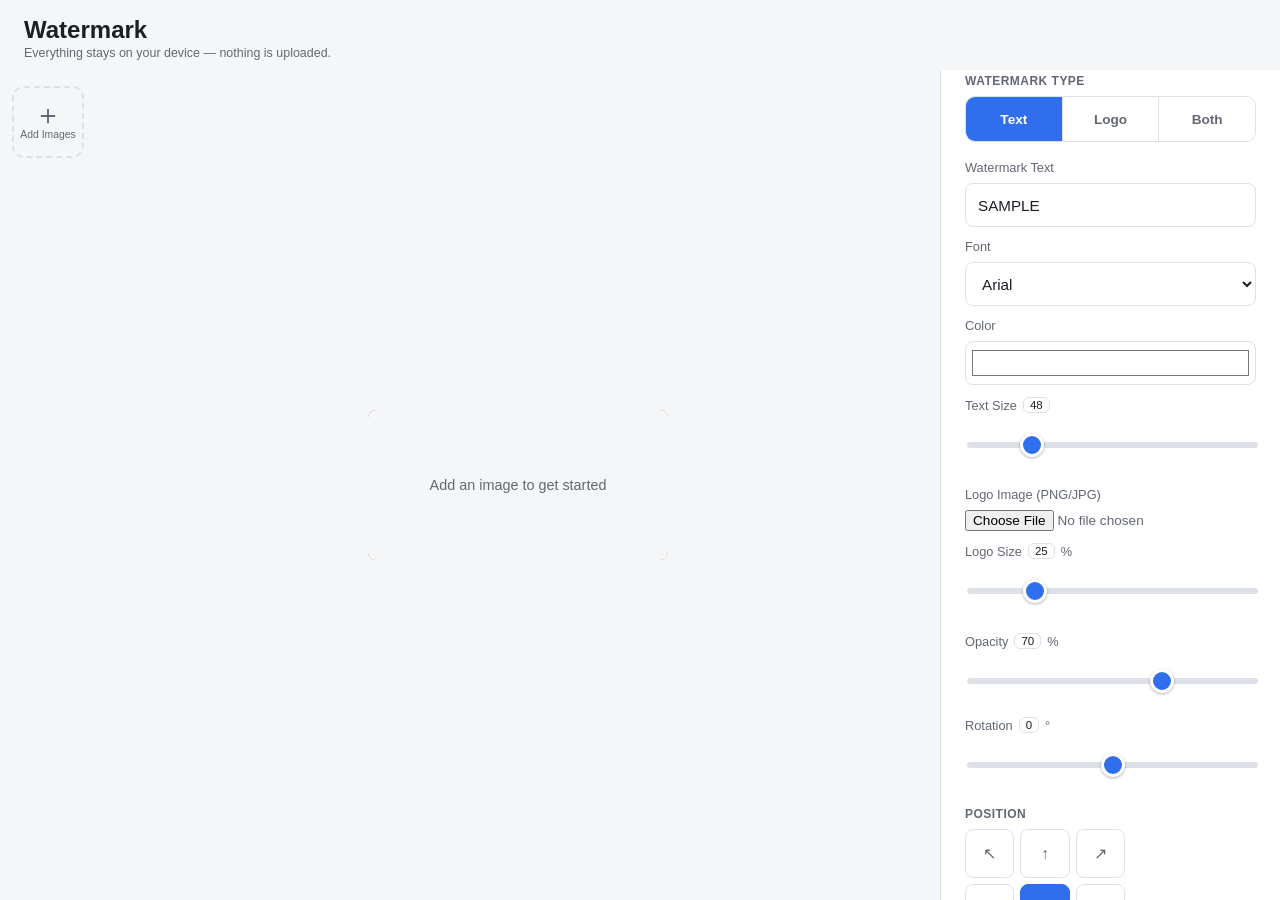
==== index.html @ 688035c0 "first commit" ====
<!DOCTYPE html>
<html lang="en">
<head>
<meta charset="UTF-8">
<meta name="viewport" content="width=device-width, initial-scale=1, maximum-scale=1, user-scalable=no">
<title>Watermark — Private, In-Browser Image Watermarking</title>
<link rel="stylesheet" href="css/styles.css">
</head>
<body>

<header class="app-header">
  <h1>Watermark</h1>
  <p class="tagline">Everything stays on your device — nothing is uploaded.</p>
</header>

<main class="app-main">

  <!-- Image strip / drop zone -->
  <section class="image-strip" id="imageStrip" aria-label="Loaded images">
    <div class="drop-zone" id="dropZone" tabindex="0" role="button" aria-label="Add images">
      <svg viewBox="0 0 24 24" class="icon-plus" aria-hidden="true"><path d="M12 5v14M5 12h14" stroke="currentColor" stroke-width="2" stroke-linecap="round"/></svg>
      <span>Add Images</span>
      <input type="file" id="fileInput" accept="image/png,image/jpeg,image/webp" multiple hidden>
    </div>
    <div class="thumbnails" id="thumbnails"></div>
  </section>

  <!-- Canvas preview -->
  <section class="canvas-area" id="canvasArea">
    <div class="canvas-wrap" id="canvasWrap">
      <canvas id="previewCanvas"></canvas>
      <div class="empty-state" id="emptyState">
        <p>Add an image to get started</p>
      </div>
    </div>
    <div class="progress-overlay" id="progressOverlay" hidden>
      <div class="progress-box">
        <p id="progressText">Processing 0 / 0…</p>
        <div class="progress-bar"><div class="progress-fill" id="progressFill"></div></div>
      </div>
    </div>
  </section>

  <!-- Controls panel (bottom sheet on mobile, side panel on desktop) -->
  <section class="controls-panel" id="controlsPanel">
    <button class="sheet-handle" id="sheetHandle" aria-expanded="true" aria-controls="controlsBody">
      <span class="handle-bar"></span>
      <span class="handle-label">Watermark Settings</span>
    </button>

    <div class="controls-body" id="controlsBody">

      <div class="control-group">
        <label class="group-label">Watermark Type</label>
        <div class="segmented" role="group" aria-label="Watermark mode">
          <button type="button" class="seg-btn active" data-mode="text">Text</button>
          <button type="button" class="seg-btn" data-mode="logo">Logo</button>
          <button type="button" class="seg-btn" data-mode="both">Both</button>
        </div>
      </div>

      <div class="control-group" id="textControls">
        <label class="field-label" for="textInput">Watermark Text</label>
        <input type="text" id="textInput" placeholder="e.g. CONFIDENTIAL" value="SAMPLE">

        <label class="field-label" for="fontSelect">Font</label>
        <select id="fontSelect">
          <option value="Arial, Helvetica, sans-serif">Arial</option>
          <option value="'Times New Roman', Times, serif">Times New Roman</option>
          <option value="Georgia, serif">Georgia</option>
        </select>

        <label class="field-label" for="colorInput">Color</label>
        <input type="color" id="colorInput" value="#ffffff">

        <label class="field-label" for="textSizeInput">Text Size <span class="value-badge" id="textSizeValue">48</span></label>
        <input type="range" id="textSizeInput" min="10" max="200" value="48">
      </div>

      <div class="control-group" id="logoControls" hidden>
        <label class="field-label" for="logoInput">Logo Image (PNG/JPG)</label>
        <input type="file" id="logoInput" accept="image/png,image/jpeg,image/webp">
        <div class="logo-preview" id="logoPreview" hidden><img id="logoPreviewImg" alt="Logo preview"></div>

        <label class="field-label" for="logoSizeInput">Logo Size <span class="value-badge" id="logoSizeValue">25</span>%</label>
        <input type="range" id="logoSizeInput" min="5" max="100" value="25">
      </div>

      <div class="control-group">
        <label class="field-label" for="opacityInput">Opacity <span class="value-badge" id="opacityValue">70</span>%</label>
        <input type="range" id="opacityInput" min="5" max="100" value="70">

        <label class="field-label" for="rotationInput">Rotation <span class="value-badge" id="rotationValue">0</span>°</label>
        <input type="range" id="rotationInput" min="-180" max="180" value="0">
      </div>

      <div class="control-group">
        <label class="group-label">Position</label>
        <div class="position-grid" role="group" aria-label="Position presets">
          <button type="button" class="pos-btn" data-x="0.08" data-y="0.08">↖</button>
          <button type="button" class="pos-btn" data-x="0.5" data-y="0.08">↑</button>
          <button type="button" class="pos-btn" data-x="0.92" data-y="0.08">↗</button>
          <button type="button" class="pos-btn" data-x="0.08" data-y="0.5">←</button>
          <button type="button" class="pos-btn active" data-x="0.5" data-y="0.5">•</button>
          <button type="button" class="pos-btn" data-x="0.92" data-y="0.5">→</button>
          <button type="button" class="pos-btn" data-x="0.08" data-y="0.92">↙</button>
          <button type="button" class="pos-btn" data-x="0.5" data-y="0.92">↓</button>
          <button type="button" class="pos-btn" data-x="0.92" data-y="0.92">↘</button>
        </div>
        <p class="hint-text">Or drag the watermark directly on the preview.</p>
      </div>

      <div class="control-group action-row">
        <button type="button" class="btn btn-secondary" id="resetBtn">Reset</button>
        <button type="button" class="btn btn-secondary" id="applyAllBtn">Apply to All</button>
      </div>

      <div class="control-group action-row">
        <button type="button" class="btn btn-primary" id="downloadBtn">Download Image</button>
        <button type="button" class="btn btn-primary" id="downloadAllBtn">Download All (.zip)</button>
      </div>

    </div>
  </section>

</main>

<script src="lib/jszip.min.js"></script>
<script src="js/state.js"></script>
<script src="js/imageLoader.js"></script>
<script src="js/renderer.js"></script>
<script src="js/dragController.js"></script>
<script src="js/controlsUI.js"></script>
<script src="js/batch.js"></script>
<script src="js/main.js"></script>
</body>
</html>
---- css/styles.css ----
:root {
  --color-bg: #0f1115;
  --color-surface: #1a1d24;
  --color-surface-raised: #22262f;
  --color-border: #333844;
  --color-text: #e8eaed;
  --color-text-dim: #9aa0ac;
  --color-accent: #4f8cff;
  --color-accent-hover: #6ea0ff;
  --color-danger: #ff5c5c;
  --touch-min: 44px;
  --panel-width-desktop: 340px;
}

@media (prefers-color-scheme: light) {
  :root {
    --color-bg: #f5f6f8;
    --color-surface: #ffffff;
    --color-surface-raised: #ffffff;
    --color-border: #dde1e7;
    --color-text: #1b1e24;
    --color-text-dim: #626873;
    --color-accent: #2f6fed;
    --color-accent-hover: #1d5ce0;
  }
}

* { box-sizing: border-box; }

html, body {
  margin: 0;
  padding: 0;
  height: 100%;
  background: var(--color-bg);
  color: var(--color-text);
  font-family: -apple-system, BlinkMacSystemFont, "Segoe UI", Roboto, Helvetica, Arial, sans-serif;
  -webkit-tap-highlight-color: transparent;
  overscroll-behavior: none;
}

body {
  display: flex;
  flex-direction: column;
  min-height: 100vh;
}

.app-header {
  padding: 12px 16px 8px;
  flex-shrink: 0;
}
.app-header h1 {
  margin: 0;
  font-size: 1.25rem;
  font-weight: 700;
}
.tagline {
  margin: 2px 0 0;
  font-size: 0.78rem;
  color: var(--color-text-dim);
}

.app-main {
  flex: 1;
  display: flex;
  flex-direction: column;
  min-height: 0;
  padding: 0 0 0;
  gap: 8px;
}

/* ---------- Image strip ---------- */
.image-strip {
  display: flex;
  gap: 8px;
  padding: 8px 16px;
  overflow-x: auto;
  flex-shrink: 0;
  -webkit-overflow-scrolling: touch;
}

.drop-zone {
  flex-shrink: 0;
  width: 72px;
  height: 72px;
  border: 2px dashed var(--color-border);
  border-radius: 12px;
  display: flex;
  flex-direction: column;
  align-items: center;
  justify-content: center;
  gap: 2px;
  color: var(--color-text-dim);
  font-size: 0.65rem;
  cursor: pointer;
  transition: border-color 0.15s, color 0.15s, background 0.15s;
}
.drop-zone:hover, .drop-zone:focus-visible, .drop-zone.drag-over {
  border-color: var(--color-accent);
  color: var(--color-accent);
  background: rgba(79, 140, 255, 0.08);
  outline: none;
}
.icon-plus { width: 22px; height: 22px; }

.thumbnails {
  display: flex;
  gap: 8px;
}

.thumb {
  flex-shrink: 0;
  width: 72px;
  height: 72px;
  border-radius: 12px;
  overflow: hidden;
  position: relative;
  border: 2px solid transparent;
  cursor: pointer;
  background: var(--color-surface-raised);
}
.thumb.active { border-color: var(--color-accent); }
.thumb img {
  width: 100%;
  height: 100%;
  object-fit: cover;
  display: block;
}
.thumb .thumb-remove {
  position: absolute;
  top: 2px;
  right: 2px;
  width: 20px;
  height: 20px;
  border-radius: 50%;
  background: rgba(0,0,0,0.6);
  color: #fff;
  border: none;
  font-size: 12px;
  line-height: 1;
  display: flex;
  align-items: center;
  justify-content: center;
  cursor: pointer;
}

/* ---------- Canvas area ---------- */
.canvas-area {
  flex: 1;
  display: flex;
  align-items: center;
  justify-content: center;
  min-height: 200px;
  padding: 8px 16px;
  position: relative;
}

.canvas-wrap {
  position: relative;
  max-width: 100%;
  max-height: 100%;
  display: flex;
  align-items: center;
  justify-content: center;
  border-radius: 8px;
  overflow: hidden;
  background:
    linear-gradient(45deg, #808080 25%, transparent 25%) -8px 0/16px 16px,
    linear-gradient(-45deg, #808080 25%, transparent 25%) -8px 0/16px 16px,
    linear-gradient(45deg, transparent 75%, #808080 75%) 0 0/16px 16px,
    linear-gradient(-45deg, transparent 75%, #808080 75%) 0 0/16px 16px,
    #a0a0a0;
  background-size: 16px 16px;
}

#previewCanvas {
  max-width: 100%;
  max-height: 100%;
  display: block;
  touch-action: none;
  cursor: grab;
}
#previewCanvas.dragging { cursor: grabbing; }

.empty-state {
  position: absolute;
  inset: 0;
  display: flex;
  align-items: center;
  justify-content: center;
  color: var(--color-text-dim);
  background: var(--color-bg);
  font-size: 0.9rem;
}
.canvas-wrap.has-image .empty-state { display: none; }

.progress-overlay {
  position: absolute;
  inset: 0;
  background: rgba(0,0,0,0.55);
  display: flex;
  align-items: center;
  justify-content: center;
  z-index: 20;
}
.progress-overlay[hidden] {
  display: none;
}
.progress-box {
  background: var(--color-surface);
  padding: 20px 24px;
  border-radius: 12px;
  min-width: 220px;
  text-align: center;
}
.progress-box p { margin: 0 0 10px; font-size: 0.85rem; }
.progress-bar {
  height: 6px;
  background: var(--color-border);
  border-radius: 3px;
  overflow: hidden;
}
.progress-fill {
  height: 100%;
  width: 0%;
  background: var(--color-accent);
  transition: width 0.2s;
}

/* ---------- Controls panel (mobile: bottom sheet) ---------- */
.controls-panel {
  flex-shrink: 0;
  background: var(--color-surface);
  border-top: 1px solid var(--color-border);
  border-radius: 16px 16px 0 0;
  box-shadow: 0 -2px 12px rgba(0,0,0,0.15);
  max-height: 45vh;
  display: flex;
  flex-direction: column;
}

.sheet-handle {
  flex-shrink: 0;
  display: flex;
  flex-direction: column;
  align-items: center;
  gap: 4px;
  padding: 8px 0 6px;
  background: none;
  border: none;
  cursor: pointer;
  color: var(--color-text);
  width: 100%;
}
.handle-bar {
  width: 36px;
  height: 4px;
  border-radius: 2px;
  background: var(--color-border);
}
.handle-label {
  font-size: 0.8rem;
  font-weight: 600;
  color: var(--color-text-dim);
}

.controls-body {
  overflow-y: auto;
  padding: 4px 16px 20px;
  display: flex;
  flex-direction: column;
  gap: 18px;
}

.controls-panel.collapsed .controls-body {
  display: none;
}
.controls-panel.collapsed {
  max-height: none;
}

.control-group {
  display: flex;
  flex-direction: column;
  gap: 8px;
}

.group-label {
  font-size: 0.75rem;
  font-weight: 700;
  text-transform: uppercase;
  letter-spacing: 0.04em;
  color: var(--color-text-dim);
}

.field-label {
  font-size: 0.8rem;
  color: var(--color-text-dim);
  display: flex;
  align-items: center;
  gap: 6px;
  margin-top: 4px;
}
.field-label:first-child { margin-top: 0; }

.value-badge {
  background: var(--color-surface-raised);
  border: 1px solid var(--color-border);
  border-radius: 6px;
  padding: 1px 6px;
  font-size: 0.72rem;
  color: var(--color-text);
}

input[type="text"], select {
  width: 100%;
  min-height: var(--touch-min);
  padding: 8px 12px;
  border-radius: 8px;
  border: 1px solid var(--color-border);
  background: var(--color-surface-raised);
  color: var(--color-text);
  font-size: 0.95rem;
}

input[type="color"] {
  width: 100%;
  height: var(--touch-min);
  border-radius: 8px;
  border: 1px solid var(--color-border);
  background: var(--color-surface-raised);
  padding: 4px;
  cursor: pointer;
}

input[type="file"] {
  color: var(--color-text-dim);
  font-size: 0.85rem;
}

input[type="range"] {
  width: 100%;
  height: var(--touch-min);
  -webkit-appearance: none;
  background: transparent;
  cursor: pointer;
}
input[type="range"]::-webkit-slider-runnable-track {
  height: 6px;
  border-radius: 3px;
  background: var(--color-border);
}
input[type="range"]::-webkit-slider-thumb {
  -webkit-appearance: none;
  width: 24px;
  height: 24px;
  border-radius: 50%;
  background: var(--color-accent);
  margin-top: -9px;
  border: 3px solid var(--color-surface);
  box-shadow: 0 1px 3px rgba(0,0,0,0.3);
}
input[type="range"]::-moz-range-track {
  height: 6px;
  border-radius: 3px;
  background: var(--color-border);
}
input[type="range"]::-moz-range-thumb {
  width: 18px;
  height: 18px;
  border-radius: 50%;
  background: var(--color-accent);
  border: 3px solid var(--color-surface);
}

.logo-preview {
  width: 60px;
  height: 60px;
  border-radius: 8px;
  border: 1px solid var(--color-border);
  overflow: hidden;
  background:
    linear-gradient(45deg, #808080 25%, transparent 25%) -6px 0/12px 12px,
    linear-gradient(-45deg, #808080 25%, transparent 25%) -6px 0/12px 12px,
    #a0a0a0;
}
.logo-preview img {
  width: 100%;
  height: 100%;
  object-fit: contain;
}

.segmented {
  display: flex;
  border-radius: 10px;
  overflow: hidden;
  border: 1px solid var(--color-border);
}
.seg-btn {
  flex: 1;
  min-height: var(--touch-min);
  border: none;
  background: var(--color-surface-raised);
  color: var(--color-text-dim);
  font-size: 0.85rem;
  font-weight: 600;
  cursor: pointer;
  border-right: 1px solid var(--color-border);
}
.seg-btn:last-child { border-right: none; }
.seg-btn.active {
  background: var(--color-accent);
  color: #fff;
}

.position-grid {
  display: grid;
  grid-template-columns: repeat(3, 1fr);
  gap: 6px;
  max-width: 160px;
}
.pos-btn {
  aspect-ratio: 1;
  min-height: 40px;
  border-radius: 8px;
  border: 1px solid var(--color-border);
  background: var(--color-surface-raised);
  color: var(--color-text-dim);
  font-size: 1rem;
  cursor: pointer;
}
.pos-btn.active {
  background: var(--color-accent);
  color: #fff;
  border-color: var(--color-accent);
}
.hint-text {
  font-size: 0.72rem;
  color: var(--color-text-dim);
  margin: 2px 0 0;
}

.action-row {
  flex-direction: row;
  gap: 10px;
}

.btn {
  flex: 1;
  min-height: var(--touch-min);
  border-radius: 10px;
  border: 1px solid var(--color-border);
  font-size: 0.88rem;
  font-weight: 600;
  cursor: pointer;
  transition: background 0.15s, opacity 0.15s;
}
.btn:disabled { opacity: 0.5; cursor: not-allowed; }
.btn-primary {
  background: var(--color-accent);
  color: #fff;
  border-color: var(--color-accent);
}
.btn-primary:hover:not(:disabled) { background: var(--color-accent-hover); }
.btn-secondary {
  background: var(--color-surface-raised);
  color: var(--color-text);
}
.btn-secondary:hover:not(:disabled) { background: var(--color-border); }

/* ---------- Tablet ---------- */
@media (min-width: 768px) {
  .app-header { padding: 16px 24px 10px; }
  .app-header h1 { font-size: 1.5rem; }
  .image-strip { padding: 8px 24px; }
  .canvas-area { padding: 16px 24px; }
  .controls-body { padding: 4px 24px 24px; }
}

/* ---------- Desktop: side panel layout ---------- */
@media (min-width: 1024px) {
  .app-main {
    flex-direction: row;
    overflow: hidden;
  }

  .app-main > .canvas-column {
    display: contents;
  }

  .image-strip {
    flex-direction: column;
    width: 96px;
    height: auto;
    overflow-y: auto;
    overflow-x: hidden;
    padding: 16px 12px;
    order: 1;
  }
  .drop-zone, .thumb { width: 72px; height: 72px; }
  .thumbnails { flex-direction: column; }

  .canvas-area {
    order: 2;
    flex: 1;
    min-width: 0;
  }

  .controls-panel {
    order: 3;
    width: var(--panel-width-desktop);
    max-height: none;
    height: auto;
    border-top: none;
    border-left: 1px solid var(--color-border);
    border-radius: 0;
    box-shadow: none;
  }
  .sheet-handle { display: none; }
  .controls-body {
    display: flex !important;
    max-height: 100vh;
    overflow-y: auto;
  }
}
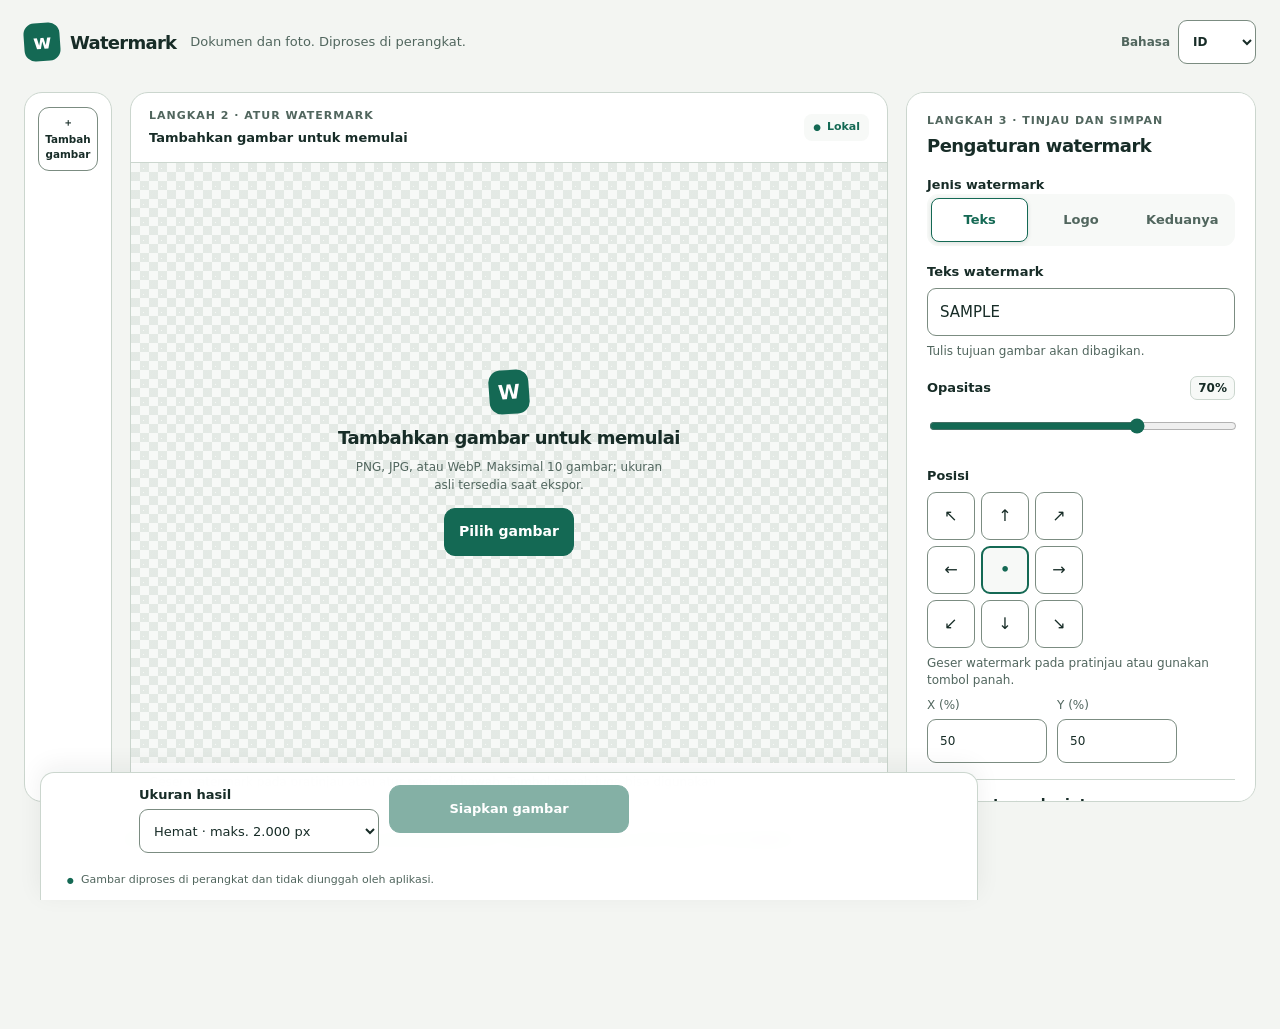
==== commit 4678eaed: "Redesign private watermark editor" ====
--- a/index.html
+++ b/index.html
@@ -1,137 +1,54 @@
-<!DOCTYPE html>
-<html lang="en">
+<!doctype html>
+<html lang="id">
 <head>
-<meta charset="UTF-8">
-<meta name="viewport" content="width=device-width, initial-scale=1, maximum-scale=1, user-scalable=no">
-<title>Watermark — Private, In-Browser Image Watermarking</title>
+<meta charset="utf-8">
+<meta name="viewport" content="width=device-width, initial-scale=1">
+<meta name="referrer" content="no-referrer">
+<meta name="description" content="Tambahkan watermark pada foto dan dokumen. Semua gambar diproses di browser dan tidak diunggah oleh aplikasi.">
+<meta http-equiv="Content-Security-Policy" content="default-src 'none'; script-src 'self'; style-src 'self'; img-src 'self' blob: data:; font-src 'self'; connect-src 'none'; object-src 'none'; base-uri 'none'; form-action 'none'; frame-src 'none'; worker-src 'none'">
+<meta name="theme-color" content="#f3f5f2">
+<title>Watermark — Watermark foto dan dokumen secara privat</title>
+<link rel="icon" href="data:image/svg+xml,%3Csvg xmlns='http://www.w3.org/2000/svg' viewBox='0 0 48 48'%3E%3Crect width='48' height='48' rx='12' fill='%23146954'/%3E%3Ctext x='24' y='32' text-anchor='middle' font-family='Arial' font-weight='bold' font-size='28' fill='white'%3EW%3C/text%3E%3C/svg%3E">
 <link rel="stylesheet" href="css/styles.css">
 </head>
 <body>
-
+<a class="skip-link" href="#settings" data-i18n="skip">Lewati ke pengaturan</a>
 <header class="app-header">
-  <h1>Watermark</h1>
-  <p class="tagline">Everything stays on your device — nothing is uploaded.</p>
+  <a class="brand" href="./" aria-label="Watermark, beranda"><span class="brand-mark" aria-hidden="true">w</span><span>Watermark</span></a>
+  <p class="tagline" data-i18n="tagline">Dokumen dan foto. Diproses di perangkat.</p>
+  <label class="language-control"><span data-i18n="languageLabel">Bahasa</span><select id="languageSelect" aria-label="Language / Bahasa"><option value="id">ID</option><option value="en">EN</option></select></label>
 </header>
-
 <main class="app-main">
-
-  <!-- Image strip / drop zone -->
-  <section class="image-strip" id="imageStrip" aria-label="Loaded images">
-    <div class="drop-zone" id="dropZone" tabindex="0" role="button" aria-label="Add images">
-      <svg viewBox="0 0 24 24" class="icon-plus" aria-hidden="true"><path d="M12 5v14M5 12h14" stroke="currentColor" stroke-width="2" stroke-linecap="round"/></svg>
-      <span>Add Images</span>
-      <input type="file" id="fileInput" accept="image/png,image/jpeg,image/webp" multiple hidden>
+  <section class="image-strip" aria-label="Gambar yang dipilih / Selected images">
+    <div class="image-strip-heading"><div><p class="eyebrow" data-i18n="stepOne">LANGKAH 1 · PILIH GAMBAR</p><p class="image-count" id="imageCount"></p></div>
+      <label class="btn btn-small btn-secondary add-label" for="fileInput"><span aria-hidden="true">＋</span><span data-i18n="addImages">Tambah gambar</span><input type="file" id="fileInput" accept="image/png,image/jpeg,image/webp" multiple hidden></label>
     </div>
-    <div class="thumbnails" id="thumbnails"></div>
+    <p class="drop-hint" id="dropZone" tabindex="0" role="button" aria-controls="fileInput" data-i18n="dropHint">Pilih gambar atau tarik file ke sini</p>
+    <div class="thumbnails" id="thumbnails" aria-label="Gambar aktif"></div>
+    <p class="limit-note" id="importStatus" role="status" aria-live="polite"></p>
   </section>
-
-  <!-- Canvas preview -->
-  <section class="canvas-area" id="canvasArea">
-    <div class="canvas-wrap" id="canvasWrap">
-      <canvas id="previewCanvas"></canvas>
-      <div class="empty-state" id="emptyState">
-        <p>Add an image to get started</p>
-      </div>
+  <section class="canvas-area" id="canvasArea" aria-label="Image preview / Pratinjau gambar">
+    <div class="preview-toolbar"><div><p class="eyebrow" data-i18n="stepTwo">LANGKAH 2 · ATUR WATERMARK</p><span class="active-filename" id="activeFilename" data-i18n="emptyTitle">Tambahkan gambar untuk memulai</span></div><span class="local-badge"><span aria-hidden="true">●</span> <span data-i18n="localBadge">Lokal</span></span></div>
+    <div class="canvas-wrap" id="canvasWrap"><canvas id="previewCanvas" tabindex="0" aria-describedby="previewHelp"></canvas><div class="empty-state" id="emptyState"><div class="empty-icon" aria-hidden="true">W</div><h2 data-i18n="emptyTitle">Tambahkan gambar untuk memulai</h2><p data-i18n="emptyHelp">PNG, JPG, atau WebP. Maksimal 10 gambar; ukuran asli tersedia saat ekspor.</p><label class="btn btn-primary empty-button" for="fileInput" data-i18n="chooseImages">Pilih gambar</label></div></div>
+    <p class="preview-help" id="previewHelp" data-i18n="previewHelp">Geser watermark pada pratinjau atau atur posisi di bawah. Tombol panah juga bisa digunakan.</p>
+  </section>
+  <section class="controls-panel" id="settings" tabindex="-1">
+    <div class="panel-heading"><div><p class="eyebrow" data-i18n="stepThree">LANGKAH 3 · TINJAU DAN SIMPAN</p><h1 data-i18n="settingsTitle">Pengaturan watermark</h1></div><span class="image-index" id="imageIndex"></span></div>
+    <fieldset class="control-group mode-group"><legend class="group-label" data-i18n="modeLabel">Jenis watermark</legend><div class="segmented" role="group" aria-label="Jenis watermark / Watermark type"><button type="button" class="seg-btn active" data-mode="text" aria-pressed="true" data-i18n="textMode">Teks</button><button type="button" class="seg-btn" data-mode="logo" aria-pressed="false" data-i18n="logoMode">Logo</button><button type="button" class="seg-btn" data-mode="both" aria-pressed="false" data-i18n="bothMode">Keduanya</button></div></fieldset>
+    <div class="control-group" id="textControls"><label class="field-label" for="textInput" data-i18n="textLabel">Teks watermark</label><input type="text" id="textInput" maxlength="160" value="SAMPLE" aria-describedby="textHelp"><p class="hint-text" id="textHelp" data-i18n="textHelp">Tulis tujuan gambar akan dibagikan.</p></div>
+    <div class="control-group" id="logoControls" hidden><label class="field-label" for="logoInput" data-i18n="logoForAll">Logo untuk semua gambar</label><input type="file" id="logoInput" accept="image/png,image/jpeg,image/webp"><div class="logo-preview" id="logoPreview" hidden><img id="logoPreviewImg" alt=""><button type="button" class="logo-remove" id="removeLogoBtn" aria-label="Remove logo">×</button></div><p class="hint-text" id="logoNote" data-i18n="logoHelp">PNG transparan disarankan.</p><label class="field-label" for="logoSizeInput"><span data-i18n="logoSize">Ukuran logo</span><output class="value-badge" id="logoSizeValue">25%</output></label><input type="range" id="logoSizeInput" min="5" max="100" value="25"></div>
+    <div class="control-group range-group"><label class="field-label" for="opacityInput"><span data-i18n="opacity">Opasitas</span><output class="value-badge" id="opacityValue">70%</output></label><input type="range" id="opacityInput" min="5" max="100" value="70"></div>
+    <div class="control-group"><span class="group-label" id="positionLabel" data-i18n="position">Posisi</span><div class="position-grid" role="group" aria-labelledby="positionLabel"><button type="button" class="pos-btn" data-x="0.08" data-y="0.08" aria-label="Kiri atas" aria-pressed="false">↖</button><button type="button" class="pos-btn" data-x="0.5" data-y="0.08" aria-label="Tengah atas" aria-pressed="false">↑</button><button type="button" class="pos-btn" data-x="0.92" data-y="0.08" aria-label="Kanan atas" aria-pressed="false">↗</button><button type="button" class="pos-btn" data-x="0.08" data-y="0.5" aria-label="Kiri tengah" aria-pressed="false">←</button><button type="button" class="pos-btn active" data-x="0.5" data-y="0.5" aria-label="Tengah" aria-pressed="true">•</button><button type="button" class="pos-btn" data-x="0.92" data-y="0.5" aria-label="Kanan tengah" aria-pressed="false">→</button><button type="button" class="pos-btn" data-x="0.08" data-y="0.92" aria-label="Kiri bawah" aria-pressed="false">↙</button><button type="button" class="pos-btn" data-x="0.5" data-y="0.92" aria-label="Tengah bawah" aria-pressed="false">↓</button><button type="button" class="pos-btn" data-x="0.92" data-y="0.92" aria-label="Kanan bawah" aria-pressed="false">↘</button></div><p class="hint-text" id="positionHelp" data-i18n="dragHelp">Geser watermark pada pratinjau atau gunakan tombol panah.</p><p class="hint-text warning" id="clipWarning" role="status" hidden data-i18n="clipWarning">Sebagian watermark berada di luar gambar.</p>
+      <div class="xy-fields"><label for="positionX">X (%)<input id="positionX" type="number" min="0" max="100" step="1" value="50"></label><label for="positionY">Y (%)<input id="positionY" type="number" min="0" max="100" step="1" value="50"></label></div>
     </div>
-    <div class="progress-overlay" id="progressOverlay" hidden>
-      <div class="progress-box">
-        <p id="progressText">Processing 0 / 0…</p>
-        <div class="progress-bar"><div class="progress-fill" id="progressFill"></div></div>
-      </div>
-    </div>
+    <details class="advanced-control"><summary data-i18n="advanced">Pengaturan lanjutan</summary><div class="control-group"><label class="field-label" for="fontSelect" data-i18n="font">Font</label><select id="fontSelect"><option value="Arial, Helvetica, sans-serif">Arial</option><option value="'Times New Roman', Times, serif">Times New Roman</option><option value="Georgia, serif">Georgia</option></select></div><div class="control-group"><label class="field-label" for="colorInput" data-i18n="color">Warna</label><input type="color" id="colorInput" value="#ffffff"></div><div class="control-group range-group"><label class="field-label" for="textSizeInput"><span data-i18n="textSize">Ukuran teks</span><output class="value-badge" id="textSizeValue">48</output></label><input type="range" id="textSizeInput" min="10" max="200" value="48"></div><div class="control-group range-group"><label class="field-label" for="rotationInput"><span data-i18n="rotation">Rotasi</span><output class="value-badge" id="rotationValue">0°</output></label><input type="range" id="rotationInput" min="-180" max="180" value="0"></div></details>
+    <div class="sub-actions"><button type="button" class="btn btn-secondary" id="resetBtn" data-i18n="reset">Reset gambar ini</button><button type="button" class="btn btn-secondary" id="applyAllBtn" data-i18n="applyAll">Terapkan ke semua</button></div>
   </section>
-
-  <!-- Controls panel (bottom sheet on mobile, side panel on desktop) -->
-  <section class="controls-panel" id="controlsPanel">
-    <button class="sheet-handle" id="sheetHandle" aria-expanded="true" aria-controls="controlsBody">
-      <span class="handle-bar"></span>
-      <span class="handle-label">Watermark Settings</span>
-    </button>
-
-    <div class="controls-body" id="controlsBody">
-
-      <div class="control-group">
-        <label class="group-label">Watermark Type</label>
-        <div class="segmented" role="group" aria-label="Watermark mode">
-          <button type="button" class="seg-btn active" data-mode="text">Text</button>
-          <button type="button" class="seg-btn" data-mode="logo">Logo</button>
-          <button type="button" class="seg-btn" data-mode="both">Both</button>
-        </div>
-      </div>
-
-      <div class="control-group" id="textControls">
-        <label class="field-label" for="textInput">Watermark Text</label>
-        <input type="text" id="textInput" placeholder="e.g. CONFIDENTIAL" value="SAMPLE">
-
-        <label class="field-label" for="fontSelect">Font</label>
-        <select id="fontSelect">
-          <option value="Arial, Helvetica, sans-serif">Arial</option>
-          <option value="'Times New Roman', Times, serif">Times New Roman</option>
-          <option value="Georgia, serif">Georgia</option>
-        </select>
-
-        <label class="field-label" for="colorInput">Color</label>
-        <input type="color" id="colorInput" value="#ffffff">
-
-        <label class="field-label" for="textSizeInput">Text Size <span class="value-badge" id="textSizeValue">48</span></label>
-        <input type="range" id="textSizeInput" min="10" max="200" value="48">
-      </div>
-
-      <div class="control-group" id="logoControls" hidden>
-        <label class="field-label" for="logoInput">Logo Image (PNG/JPG)</label>
-        <input type="file" id="logoInput" accept="image/png,image/jpeg,image/webp">
-        <div class="logo-preview" id="logoPreview" hidden><img id="logoPreviewImg" alt="Logo preview"></div>
-
-        <label class="field-label" for="logoSizeInput">Logo Size <span class="value-badge" id="logoSizeValue">25</span>%</label>
-        <input type="range" id="logoSizeInput" min="5" max="100" value="25">
-      </div>
-
-      <div class="control-group">
-        <label class="field-label" for="opacityInput">Opacity <span class="value-badge" id="opacityValue">70</span>%</label>
-        <input type="range" id="opacityInput" min="5" max="100" value="70">
-
-        <label class="field-label" for="rotationInput">Rotation <span class="value-badge" id="rotationValue">0</span>°</label>
-        <input type="range" id="rotationInput" min="-180" max="180" value="0">
-      </div>
-
-      <div class="control-group">
-        <label class="group-label">Position</label>
-        <div class="position-grid" role="group" aria-label="Position presets">
-          <button type="button" class="pos-btn" data-x="0.08" data-y="0.08">↖</button>
-          <button type="button" class="pos-btn" data-x="0.5" data-y="0.08">↑</button>
-          <button type="button" class="pos-btn" data-x="0.92" data-y="0.08">↗</button>
-          <button type="button" class="pos-btn" data-x="0.08" data-y="0.5">←</button>
-          <button type="button" class="pos-btn active" data-x="0.5" data-y="0.5">•</button>
-          <button type="button" class="pos-btn" data-x="0.92" data-y="0.5">→</button>
-          <button type="button" class="pos-btn" data-x="0.08" data-y="0.92">↙</button>
-          <button type="button" class="pos-btn" data-x="0.5" data-y="0.92">↓</button>
-          <button type="button" class="pos-btn" data-x="0.92" data-y="0.92">↘</button>
-        </div>
-        <p class="hint-text">Or drag the watermark directly on the preview.</p>
-      </div>
-
-      <div class="control-group action-row">
-        <button type="button" class="btn btn-secondary" id="resetBtn">Reset</button>
-        <button type="button" class="btn btn-secondary" id="applyAllBtn">Apply to All</button>
-      </div>
-
-      <div class="control-group action-row">
-        <button type="button" class="btn btn-primary" id="downloadBtn">Download Image</button>
-        <button type="button" class="btn btn-primary" id="downloadAllBtn">Download All (.zip)</button>
-      </div>
-
-    </div>
-  </section>
-
 </main>
-
-<script src="lib/jszip.min.js"></script>
-<script src="js/state.js"></script>
-<script src="js/imageLoader.js"></script>
-<script src="js/renderer.js"></script>
-<script src="js/dragController.js"></script>
-<script src="js/controlsUI.js"></script>
-<script src="js/batch.js"></script>
-<script src="js/main.js"></script>
+<section class="export-area" aria-label="Unduh hasil / Download results"><div class="export-controls"><div class="quality-group"><label class="field-label" for="resolutionSelect" data-i18n="outputSize">Ukuran hasil</label><select id="resolutionSelect"><option value="efficient" data-i18n="efficient">Hemat · maks. 2.000 px</option><option value="original" data-i18n="original">Ukuran asli</option></select><p class="export-dimensions" id="dimensionSummary"></p></div><button type="button" class="btn btn-primary" id="downloadBtn" disabled data-i18n="prepare">Siapkan gambar</button><button type="button" class="btn btn-primary" id="downloadAllBtn" disabled hidden data-i18n="prepareAll">Siapkan ZIP</button></div>
+  <progress id="progressBar" max="100" value="0" hidden aria-label="Progress export"></progress><p class="export-message" id="exportMessage" role="status" aria-live="polite"></p><a class="btn btn-primary save-link" id="saveLink" hidden download data-i18n="saveResult">Simpan hasil</a><p class="privacy-note"><span aria-hidden="true">●</span> <span data-i18n="privacy">Gambar diproses di perangkat dan tidak diunggah oleh aplikasi.</span></p>
+</section>
+<footer class="app-footer"><p data-i18n="hostNote">GitHub Pages mencatat alamat IP pengunjung untuk keamanan situs. Gambar tetap diproses oleh browser di perangkatmu.</p></footer>
+<script src="lib/jszip.min.js"></script><script src="js/state.js"></script><script src="js/imageLoader.js"></script><script src="js/renderer.js"></script><script src="js/dragController.js"></script><script src="js/controlsUI.js"></script><script src="js/batch.js"></script><script src="js/main.js"></script>
 </body>
 </html>
--- a/css/styles.css
+++ b/css/styles.css
@@ -1,524 +1,972 @@
 :root {
-  --color-bg: #0f1115;
-  --color-surface: #1a1d24;
-  --color-surface-raised: #22262f;
-  --color-border: #333844;
-  --color-text: #e8eaed;
-  --color-text-dim: #9aa0ac;
-  --color-accent: #4f8cff;
-  --color-accent-hover: #6ea0ff;
-  --color-danger: #ff5c5c;
-  --touch-min: 44px;
-  --panel-width-desktop: 340px;
-}
-
-@media (prefers-color-scheme: light) {
+  color-scheme:light dark;
+  --bg:#f3f5f2;
+  --surface:#fff;
+  --raised:#f7f9f7;
+  --ink:#172c27;
+  --muted:#51665e;
+  --line:#cbd6ce;
+  --field:#7b8c81;
+  --accent:#146954;
+  --focus:#753dc4;
+  --danger:#8e2824;
+  --radius:18px;
+  --touch:48px;
+  font-family:system-ui,-apple-system,"Segoe UI",sans-serif;
+  font-size:16px;
+  color:var(--ink);
+  background:var(--bg)
+}
+
+@media(prefers-color-scheme:dark) {
   :root {
-    --color-bg: #f5f6f8;
-    --color-surface: #ffffff;
-    --color-surface-raised: #ffffff;
-    --color-border: #dde1e7;
-    --color-text: #1b1e24;
-    --color-text-dim: #626873;
-    --color-accent: #2f6fed;
-    --color-accent-hover: #1d5ce0;
-  }
-}
-
-* { box-sizing: border-box; }
-
-html, body {
-  margin: 0;
-  padding: 0;
-  height: 100%;
-  background: var(--color-bg);
-  color: var(--color-text);
-  font-family: -apple-system, BlinkMacSystemFont, "Segoe UI", Roboto, Helvetica, Arial, sans-serif;
-  -webkit-tap-highlight-color: transparent;
-  overscroll-behavior: none;
-}
-
+  --bg:#0f1915;
+  --surface:#172820;
+  --raised:#20332a;
+  --ink:#eef5ef;
+  --muted:#b5c7bc;
+  --line:#334b3d;
+  --field:#829b8d;
+  --accent:#146954;
+  --focus:#d7bcff;
+  --danger:#f2a09a
+}
+
+}
+
+* {
+  box-sizing:border-box
+}
 body {
-  display: flex;
-  flex-direction: column;
-  min-height: 100vh;
-}
-
+  margin:0;
+  background:var(--bg);
+  color:var(--ink);
+  line-height:1.5;
+  padding-bottom:0
+}
+button,input,select {
+  font:inherit;
+  color:inherit
+}
+button,select,summary,label.btn {
+  cursor:pointer
+}
+button:disabled {
+  cursor:default;
+  opacity:.52
+}
+button:focus-visible,input:focus-visible,select:focus-visible,summary:focus-visible,a:focus-visible,[role=button]:focus-visible {
+  outline:3px solid var(--focus);
+  outline-offset:3px
+}
+.skip-link {
+  position:fixed;
+  top:-80px;
+  left:12px;
+  z-index:20;
+  padding:12px;
+  background:var(--surface);
+  color:var(--ink)
+}
+.skip-link:focus {
+  top:12px
+}
 .app-header {
-  padding: 12px 16px 8px;
-  flex-shrink: 0;
-}
-.app-header h1 {
-  margin: 0;
-  font-size: 1.25rem;
-  font-weight: 700;
+  max-width:1480px;
+  margin:auto;
+  min-height:76px;
+  padding:12px 20px 8px;
+  display:grid;
+  grid-template-columns:minmax(0,1fr) auto;
+  grid-template-rows:auto auto;
+  gap:5px 14px;
+  align-items:center
+}
+.brand {
+  grid-column:1;
+  grid-row:1
 }
 .tagline {
-  margin: 2px 0 0;
-  font-size: 0.78rem;
-  color: var(--color-text-dim);
-}
-
+  grid-column:1/-1;
+  grid-row:2
+}
+.language-control {
+  grid-column:2;
+  grid-row:1
+}
+.brand {
+  display:flex;
+  align-items:center;
+  gap:10px;
+  color:var(--ink);
+  text-decoration:none;
+  font-size:1.125rem;
+  font-weight:760;
+  letter-spacing:-.04em
+}
+.brand-mark {
+  display:grid;
+  place-items:center;
+  width:36px;
+  height:38px;
+  border-radius:11px;
+  background:var(--accent);
+  color:#fff;
+  font-weight:800;
+  font-size:20px;
+  transform:rotate(-4deg)
+}
+.tagline {
+  font-size:.8125rem;
+  color:var(--muted);
+  margin:0
+}
+.language-control {
+  display:flex;
+  align-items:center;
+  gap:8px;
+  font-size:.75rem;
+  font-weight:650;
+  color:var(--muted)
+}
+select,input[type=text],input[type=number] {
+  min-height:48px;
+  padding:10px 12px;
+  border:1px solid var(--field);
+  border-radius:9px;
+  background:var(--surface);
+  color:var(--ink)
+}
+.language-control select {
+  min-height:44px;
+  width:78px;
+  padding:7px 10px
+}
 .app-main {
-  flex: 1;
-  display: flex;
-  flex-direction: column;
-  min-height: 0;
-  padding: 0 0 0;
-  gap: 8px;
-}
-
-/* ---------- Image strip ---------- */
+  max-width:1480px;
+  margin:0 auto;
+  padding:6px 16px 16px;
+  display:flex;
+  flex-direction:column;
+  gap:14px
+}
+.image-strip,.canvas-area,.controls-panel {
+  min-width:0;
+  background:var(--surface);
+  border:1px solid var(--line);
+  border-radius:var(--radius)
+}
 .image-strip {
-  display: flex;
-  gap: 8px;
-  padding: 8px 16px;
-  overflow-x: auto;
-  flex-shrink: 0;
-  -webkit-overflow-scrolling: touch;
-}
-
-.drop-zone {
-  flex-shrink: 0;
-  width: 72px;
-  height: 72px;
-  border: 2px dashed var(--color-border);
-  border-radius: 12px;
-  display: flex;
-  flex-direction: column;
-  align-items: center;
-  justify-content: center;
-  gap: 2px;
-  color: var(--color-text-dim);
-  font-size: 0.65rem;
-  cursor: pointer;
-  transition: border-color 0.15s, color 0.15s, background 0.15s;
-}
-.drop-zone:hover, .drop-zone:focus-visible, .drop-zone.drag-over {
-  border-color: var(--color-accent);
-  color: var(--color-accent);
-  background: rgba(79, 140, 255, 0.08);
-  outline: none;
-}
-.icon-plus { width: 22px; height: 22px; }
-
+  padding:14px
+}
+.image-strip-heading,.preview-toolbar,.panel-heading {
+  display:flex;
+  justify-content:space-between;
+  align-items:center;
+  gap:12px
+}
+.image-strip-heading {
+  margin-bottom:12px
+}
+.eyebrow {
+  font-size:.6875rem;
+  letter-spacing:.09em;
+  font-weight:750;
+  color:var(--muted);
+  margin:0
+}
+.image-count,.image-index {
+  font-size:.75rem;
+  color:var(--muted);
+  margin:2px 0 0
+}
+.btn {
+  display:inline-flex;
+  justify-content:center;
+  align-items:center;
+  gap:8px;
+  min-height:var(--touch);
+  padding:10px 14px;
+  border:1px solid var(--field);
+  border-radius:11px;
+  font-size:.875rem;
+  font-weight:660;
+  text-decoration:none;
+  text-align:center;
+  transition:background-color .12s,border-color .12s
+}
+.btn-small {
+  min-height:44px;
+  padding:8px 12px;
+  font-size:.8125rem
+}
+.btn-primary {
+  background:var(--accent);
+  color:#fff;
+  border-color:var(--accent)
+}
+.btn-primary:hover:not(:disabled) {
+  background:#105541
+}
+.btn-secondary {
+  background:var(--surface);
+  color:var(--ink)
+}
+.btn-secondary:hover:not(:disabled) {
+  background:var(--raised)
+}
+.add-label {
+  position:relative;
+  flex:none
+}
+.drop-hint {
+  min-height:44px;
+  margin:0 0 10px;
+  display:flex;
+  align-items:center;
+  justify-content:center;
+  border:1px dashed var(--field);
+  border-radius:10px;
+  color:var(--muted);
+  font-size:.75rem
+}
+.drop-hint.drag-over,.drop-hint:focus-visible {
+  border-color:var(--accent);
+  color:var(--accent);
+  background:var(--raised)
+}
 .thumbnails {
-  display: flex;
-  gap: 8px;
-}
-
+  display:flex;
+  gap:10px;
+  overflow-x:auto;
+  padding:2px 2px 6px;
+  -webkit-overflow-scrolling:touch
+}
 .thumb {
-  flex-shrink: 0;
-  width: 72px;
-  height: 72px;
-  border-radius: 12px;
-  overflow: hidden;
-  position: relative;
-  border: 2px solid transparent;
-  cursor: pointer;
-  background: var(--color-surface-raised);
-}
-.thumb.active { border-color: var(--color-accent); }
+  position:relative;
+  display:flex;
+  flex:none;
+  align-items:center;
+  gap:9px;
+  width:min(230px,75vw);
+  min-height:64px;
+  padding:7px 7px 7px 9px;
+  background:var(--surface);
+  border:1px solid var(--line);
+  border-radius:11px;
+  text-align:left
+}
+.thumb.active {
+  border:2px solid var(--accent);
+  background:var(--raised);
+  padding:6px 6px 6px 8px
+}
+.thumb-select {
+  flex:1;
+  min-width:0;
+  display:flex;
+  align-items:center;
+  gap:9px;
+  border:0;
+  background:none;
+  padding:0;
+  text-align:left;
+  cursor:pointer
+}
 .thumb img {
-  width: 100%;
-  height: 100%;
-  object-fit: cover;
-  display: block;
-}
-.thumb .thumb-remove {
-  position: absolute;
-  top: 2px;
-  right: 2px;
-  width: 20px;
-  height: 20px;
-  border-radius: 50%;
-  background: rgba(0,0,0,0.6);
-  color: #fff;
-  border: none;
-  font-size: 12px;
-  line-height: 1;
-  display: flex;
-  align-items: center;
-  justify-content: center;
-  cursor: pointer;
-}
-
-/* ---------- Canvas area ---------- */
+  flex:none;
+  width:44px;
+  height:46px;
+  object-fit:cover;
+  border-radius:6px;
+  background:var(--raised)
+}
+.thumb-name {
+  overflow:hidden;
+  display:-webkit-box;
+  -webkit-box-orient:vertical;
+  -webkit-line-clamp:2;
+  overflow-wrap:anywhere;
+  font-size:.75rem;
+  line-height:1.3
+}
+.thumb-meta {
+  display:block;
+  color:var(--muted);
+  font-size:.65rem;
+  font-variant-numeric:tabular-nums;
+  margin-top:2px
+}
+.thumb-remove,.logo-remove {
+  flex:none;
+  display:grid;
+  place-items:center;
+  width:40px;
+  height:40px;
+  border-radius:9px;
+  border:1px solid var(--line);
+  background:var(--surface);
+  color:var(--ink);
+  font-size:1.2rem
+}
+.limit-note:empty {
+  display:none
+}
+.limit-note {
+  font-size:.75rem;
+  color:var(--muted);
+  margin:8px 2px 0
+}
 .canvas-area {
-  flex: 1;
-  display: flex;
-  align-items: center;
-  justify-content: center;
-  min-height: 200px;
-  padding: 8px 16px;
-  position: relative;
-}
-
+  display:flex;
+  flex-direction:column;
+  min-height:230px;
+  overflow:hidden
+}
+.preview-toolbar {
+  padding:14px 16px;
+  border-bottom:1px solid var(--line)
+}
+.preview-toolbar .eyebrow {
+  margin-bottom:3px
+}
+.active-filename {
+  display:block;
+  max-width:min(68vw,580px);
+  overflow:hidden;
+  text-overflow:ellipsis;
+  white-space:nowrap;
+  font-size:.8125rem;
+  font-weight:650
+}
+.local-badge {
+  flex:none;
+  display:flex;
+  align-items:center;
+  gap:6px;
+  border-radius:8px;
+  background:var(--raised);
+  color:var(--accent);
+  padding:5px 9px;
+  font-size:.6875rem;
+  font-weight:700
+}
+.local-badge>span:first-child {
+  font-size:.55rem
+}
 .canvas-wrap {
-  position: relative;
-  max-width: 100%;
-  max-height: 100%;
-  display: flex;
-  align-items: center;
-  justify-content: center;
-  border-radius: 8px;
-  overflow: hidden;
-  background:
-    linear-gradient(45deg, #808080 25%, transparent 25%) -8px 0/16px 16px,
-    linear-gradient(-45deg, #808080 25%, transparent 25%) -8px 0/16px 16px,
-    linear-gradient(45deg, transparent 75%, #808080 75%) 0 0/16px 16px,
-    linear-gradient(-45deg, transparent 75%, #808080 75%) 0 0/16px 16px,
-    #a0a0a0;
-  background-size: 16px 16px;
-}
-
-#previewCanvas {
-  max-width: 100%;
-  max-height: 100%;
-  display: block;
-  touch-action: none;
-  cursor: grab;
-}
-#previewCanvas.dragging { cursor: grabbing; }
-
+  position:relative;
+  display:grid;
+  place-items:center;
+  min-height:210px;
+  max-height:35dvh;
+  padding:12px;
+  background-color:var(--raised);
+  background-image:linear-gradient(45deg,color-mix(in srgb,var(--line) 45%,transparent) 25%,transparent 25%),linear-gradient(-45deg,color-mix(in srgb,var(--line) 45%,transparent) 25%,transparent 25%),linear-gradient(45deg,transparent 75%,color-mix(in srgb,var(--line) 45%,transparent) 75%),linear-gradient(-45deg,transparent 75%,color-mix(in srgb,var(--line) 45%,transparent) 75%);
+  background-size:18px 18px;
+  background-position:0 0,0 9px,9px -9px,-9px 0
+}
+.canvas-wrap.has-image {
+  min-height:0
+}
+.canvas-wrap canvas {
+  display:none;
+  max-width:100%;
+  max-height:35dvh;
+  width:auto;
+  height:auto;
+  touch-action:pan-x pan-y;
+  object-fit:contain;
+  border-radius:4px
+}
+.canvas-wrap.has-image canvas {
+  display:block;
+  touch-action:none;
+  cursor:grab
+}
+.canvas-wrap canvas.dragging {
+  cursor:grabbing
+}
 .empty-state {
-  position: absolute;
-  inset: 0;
-  display: flex;
-  align-items: center;
-  justify-content: center;
-  color: var(--color-text-dim);
-  background: var(--color-bg);
-  font-size: 0.9rem;
-}
-.canvas-wrap.has-image .empty-state { display: none; }
-
-.progress-overlay {
-  position: absolute;
-  inset: 0;
-  background: rgba(0,0,0,0.55);
-  display: flex;
-  align-items: center;
-  justify-content: center;
-  z-index: 20;
-}
-.progress-overlay[hidden] {
-  display: none;
-}
-.progress-box {
-  background: var(--color-surface);
-  padding: 20px 24px;
-  border-radius: 12px;
-  min-width: 220px;
-  text-align: center;
-}
-.progress-box p { margin: 0 0 10px; font-size: 0.85rem; }
-.progress-bar {
-  height: 6px;
-  background: var(--color-border);
-  border-radius: 3px;
-  overflow: hidden;
-}
-.progress-fill {
-  height: 100%;
-  width: 0%;
-  background: var(--color-accent);
-  transition: width 0.2s;
-}
-
-/* ---------- Controls panel (mobile: bottom sheet) ---------- */
+  width:min(100%,390px);
+  min-height:190px;
+  display:grid;
+  justify-items:center;
+  align-content:center;
+  gap:8px;
+  padding:18px;
+  text-align:center
+}
+.empty-icon {
+  width:40px;
+  height:44px;
+  display:grid;
+  place-items:center;
+  background:var(--accent);
+  border-radius:12px;
+  color:white;
+  font-weight:800;
+  font-size:1.25rem;
+  transform:rotate(-4deg);
+  margin-bottom:5px
+}
+.empty-state h2 {
+  font-size:1.125rem;
+  line-height:1.25;
+  margin:0;
+  letter-spacing:-.03em
+}
+.empty-state p,.preview-help {
+  max-width:42ch;
+  margin:0;
+  color:var(--muted);
+  font-size:.75rem
+}
+.empty-button {
+  margin-top:6px
+}
+.canvas-wrap.has-image .empty-state {
+  display:none
+}
+.preview-help {
+  padding:10px 16px 12px;
+  max-width:none
+}
 .controls-panel {
-  flex-shrink: 0;
-  background: var(--color-surface);
-  border-top: 1px solid var(--color-border);
-  border-radius: 16px 16px 0 0;
-  box-shadow: 0 -2px 12px rgba(0,0,0,0.15);
-  max-height: 45vh;
-  display: flex;
-  flex-direction: column;
-}
-
-.sheet-handle {
-  flex-shrink: 0;
-  display: flex;
-  flex-direction: column;
-  align-items: center;
-  gap: 4px;
-  padding: 8px 0 6px;
-  background: none;
-  border: none;
-  cursor: pointer;
-  color: var(--color-text);
-  width: 100%;
-}
-.handle-bar {
-  width: 36px;
-  height: 4px;
-  border-radius: 2px;
-  background: var(--color-border);
-}
-.handle-label {
-  font-size: 0.8rem;
-  font-weight: 600;
-  color: var(--color-text-dim);
-}
-
-.controls-body {
-  overflow-y: auto;
-  padding: 4px 16px 20px;
-  display: flex;
-  flex-direction: column;
-  gap: 18px;
-}
-
-.controls-panel.collapsed .controls-body {
-  display: none;
-}
-.controls-panel.collapsed {
-  max-height: none;
-}
-
+  padding:18px;
+  display:flex;
+  flex-direction:column;
+  gap:15px
+}
+.panel-heading h1 {
+  font-size:1.125rem;
+  margin:2px 0 0;
+  letter-spacing:-.03em
+}
 .control-group {
-  display: flex;
-  flex-direction: column;
-  gap: 8px;
-}
-
-.group-label {
-  font-size: 0.75rem;
-  font-weight: 700;
-  text-transform: uppercase;
-  letter-spacing: 0.04em;
-  color: var(--color-text-dim);
-}
-
+  display:flex;
+  flex-direction:column;
+  gap:7px;
+  min-width:0
+}
+.mode-group {
+  border:0;
+  padding:0;
+  margin:0
+}
+.group-label,.mode-group legend {
+  font-size:.8rem;
+  font-weight:700;
+  padding:0;
+  color:var(--ink)
+}
+.segmented {
+  display:grid;
+  grid-template-columns:repeat(3,minmax(0,1fr));
+  gap:4px;
+  padding:4px;
+  border-radius:11px;
+  background:var(--raised)
+}
+.seg-btn {
+  min-width:0;
+  min-height:44px;
+  border:1px solid transparent;
+  border-radius:8px;
+  background:transparent;
+  color:var(--muted);
+  font-size:.8125rem;
+  font-weight:650
+}
+.seg-btn[aria-pressed=true] {
+  border-color:var(--accent);
+  background:var(--surface);
+  color:var(--accent);
+  box-shadow:0 1px 4px #142d2520
+}
 .field-label {
-  font-size: 0.8rem;
-  color: var(--color-text-dim);
-  display: flex;
-  align-items: center;
-  gap: 6px;
-  margin-top: 4px;
-}
-.field-label:first-child { margin-top: 0; }
-
+  display:flex;
+  justify-content:space-between;
+  align-items:center;
+  gap:8px;
+  font-size:.8125rem;
+  font-weight:650
+}
+.control-group input[type=text] {
+  width:100%;
+  font-size:.9375rem
+}
+.control-group select {
+  width:100%
+}
+.hint-text {
+  margin:0;
+  color:var(--muted);
+  font-size:.75rem;
+  line-height:1.4
+}
 .value-badge {
-  background: var(--color-surface-raised);
-  border: 1px solid var(--color-border);
-  border-radius: 6px;
-  padding: 1px 6px;
-  font-size: 0.72rem;
-  color: var(--color-text);
-}
-
-input[type="text"], select {
-  width: 100%;
-  min-height: var(--touch-min);
-  padding: 8px 12px;
-  border-radius: 8px;
-  border: 1px solid var(--color-border);
-  background: var(--color-surface-raised);
-  color: var(--color-text);
-  font-size: 0.95rem;
-}
-
-input[type="color"] {
-  width: 100%;
-  height: var(--touch-min);
-  border-radius: 8px;
-  border: 1px solid var(--color-border);
-  background: var(--color-surface-raised);
-  padding: 4px;
-  cursor: pointer;
-}
-
-input[type="file"] {
-  color: var(--color-text-dim);
-  font-size: 0.85rem;
-}
-
-input[type="range"] {
-  width: 100%;
-  height: var(--touch-min);
-  -webkit-appearance: none;
-  background: transparent;
-  cursor: pointer;
-}
-input[type="range"]::-webkit-slider-runnable-track {
-  height: 6px;
-  border-radius: 3px;
-  background: var(--color-border);
-}
-input[type="range"]::-webkit-slider-thumb {
-  -webkit-appearance: none;
-  width: 24px;
-  height: 24px;
-  border-radius: 50%;
-  background: var(--color-accent);
-  margin-top: -9px;
-  border: 3px solid var(--color-surface);
-  box-shadow: 0 1px 3px rgba(0,0,0,0.3);
-}
-input[type="range"]::-moz-range-track {
-  height: 6px;
-  border-radius: 3px;
-  background: var(--color-border);
-}
-input[type="range"]::-moz-range-thumb {
-  width: 18px;
-  height: 18px;
-  border-radius: 50%;
-  background: var(--color-accent);
-  border: 3px solid var(--color-surface);
-}
-
+  flex:none;
+  background:var(--raised);
+  border:1px solid var(--line);
+  border-radius:7px;
+  padding:2px 7px;
+  font-size:.75rem;
+  font-variant-numeric:tabular-nums
+}
+.range-group {
+  gap:2px
+}
+.control-group input[type=range] {
+  width:100%;
+  min-height:44px;
+  accent-color:var(--accent);
+  cursor:pointer
+}
+.control-group input[type=color] {
+  width:100%;
+  height:48px;
+  padding:4px;
+  border:1px solid var(--field);
+  border-radius:9px;
+  background:var(--surface)
+}
+.position-grid {
+  display:grid;
+  grid-template-columns:repeat(3,48px);
+  gap:6px
+}
+.pos-btn {
+  width:48px;
+  height:48px;
+  border:1px solid var(--field);
+  border-radius:9px;
+  background:var(--surface);
+  font-size:1rem
+}
+.pos-btn[aria-pressed=true] {
+  background:var(--raised);
+  border:2px solid var(--accent);
+  color:var(--accent);
+  font-weight:700
+}
+.warning {
+  color:var(--danger);
+  font-weight:600
+}
+.xy-fields {
+  display:grid;
+  grid-template-columns:1fr 1fr;
+  gap:10px;
+  max-width:250px
+}
+.xy-fields label {
+  display:grid;
+  gap:5px;
+  font-size:.75rem;
+  color:var(--muted)
+}
+.xy-fields input {
+  min-height:44px
+}
+.advanced-control {
+  border-top:1px solid var(--line);
+  padding-top:3px
+}
+.advanced-control summary {
+  min-height:48px;
+  padding:11px 2px;
+  font-size:.875rem;
+  font-weight:650
+}
+.advanced-control>.control-group {
+  margin-bottom:10px
+}
+.advanced-control[open] {
+  padding-bottom:6px
+}
+.sub-actions {
+  display:flex;
+  gap:9px
+}
+.sub-actions .btn {
+  flex:1;
+  padding-inline:8px;
+  font-size:.8rem
+}
 .logo-preview {
-  width: 60px;
-  height: 60px;
-  border-radius: 8px;
-  border: 1px solid var(--color-border);
-  overflow: hidden;
-  background:
-    linear-gradient(45deg, #808080 25%, transparent 25%) -6px 0/12px 12px,
-    linear-gradient(-45deg, #808080 25%, transparent 25%) -6px 0/12px 12px,
-    #a0a0a0;
+  position:relative;
+  width:76px;
+  height:76px;
+  padding:3px;
+  border:1px solid var(--line);
+  border-radius:9px;
+  background-color:var(--raised);
+  background-image:linear-gradient(45deg,#9993 25%,transparent 25%),linear-gradient(-45deg,#9993 25%,transparent 25%),linear-gradient(45deg,transparent 75%,#9993 75%),linear-gradient(-45deg,transparent 75%,#9993 75%);
+  background-size:12px 12px;
+  background-position:0 0,0 6px,6px -6px,-6px 0
 }
 .logo-preview img {
-  width: 100%;
-  height: 100%;
-  object-fit: contain;
-}
-
-.segmented {
-  display: flex;
-  border-radius: 10px;
-  overflow: hidden;
-  border: 1px solid var(--color-border);
-}
-.seg-btn {
-  flex: 1;
-  min-height: var(--touch-min);
-  border: none;
-  background: var(--color-surface-raised);
-  color: var(--color-text-dim);
-  font-size: 0.85rem;
-  font-weight: 600;
-  cursor: pointer;
-  border-right: 1px solid var(--color-border);
-}
-.seg-btn:last-child { border-right: none; }
-.seg-btn.active {
-  background: var(--color-accent);
-  color: #fff;
-}
-
+  width:100%;
+  height:100%;
+  object-fit:contain
+}
+.logo-remove {
+  position:absolute;
+  right:-12px;
+  top:-12px;
+  width:36px;
+  height:36px;
+  background:var(--surface);
+  color:var(--danger)
+}
+[hidden] {
+  display:none!important
+}
+.export-area {
+  position:sticky;
+  z-index:10;
+  left:auto;
+  right:auto;
+  bottom:0;
+  padding:10px 16px max(10px,env(safe-area-inset-bottom));
+  background:color-mix(in srgb,var(--surface) 96%,transparent);
+  border-top:1px solid var(--line);
+  box-shadow:0 -6px 24px #10231b10;
+  backdrop-filter:blur(10px)
+}
+.export-controls {
+  display:grid;
+  grid-template-columns:minmax(0,1fr) minmax(112px,42%);
+  align-items:end;
+  gap:10px
+}
+.quality-group {
+  min-width:0
+}
+.quality-group>.field-label {
+  margin-bottom:5px
+}
+.quality-group select {
+  width:100%;
+  min-height:44px;
+  padding:8px 10px;
+  font-size:.8125rem
+}
+.export-controls .btn {
+  min-height:48px;
+  padding:8px 10px;
+  font-size:.8125rem;
+  line-height:1.25
+}
+.export-dimensions {
+  font-size:.6875rem;
+  color:var(--muted);
+  min-height:1em;
+  margin:4px 0 0
+}
+.export-message {
+  min-height:0;
+  margin:0;
+  color:var(--muted);
+  font-size:.75rem
+}
+.export-message:not(:empty) {
+  padding-top:5px
+}
+.export-message[role=alert] {
+  color:var(--danger)
+}
+#progressBar {
+  width:100%;
+  height:7px;
+  accent-color:var(--accent);
+  margin:7px 0 0
+}
+.save-link {
+  width:100%;
+  margin-top:7px;
+  min-height:44px
+}
+.privacy-note {
+  display:flex;
+  align-items:flex-start;
+  gap:7px;
+  font-size:.6875rem;
+  line-height:1.35;
+  color:var(--muted);
+  margin:5px 2px 0
+}
+.privacy-note>span:first-child {
+  flex:none;
+  color:var(--accent);
+  font-size:.5rem;
+  padding-top:3px
+}
+.app-footer {
+  max-width:1480px;
+  margin:0 auto;
+  padding:0 18px 20px;
+  color:var(--muted);
+  font-size:.6875rem
+}
+.app-footer p {
+  margin:12px 0
+}
+body.busy .app-main {
+  pointer-events:none;
+  opacity:.76
+}
+body.busy .export-area {
+  pointer-events:auto
+}
+@media(max-height:620px) {
+  .export-area {
+  position:sticky
+}
+.app-main {
+  padding-bottom:10px
+}
+body {
+  padding-bottom:0
+}
+
+}
+
+@media(min-width:760px) {
+  .app-header {
+  padding:16px 24px;
+  grid-template-columns:auto minmax(0,1fr) auto;
+  grid-template-rows:auto;
+  min-height:84px
+}
+.brand {
+  grid-column:1;
+  grid-row:1
+}
+.tagline {
+  grid-column:2;
+  grid-row:1
+}
+.language-control {
+  grid-column:3;
+  grid-row:1
+}
+.app-main {
+  padding:8px 24px 18px;
+  gap:16px
+}
+.image-strip {
+  padding:15px
+}
+.canvas-wrap {
+  min-height:300px
+}
+.canvas-wrap canvas {
+  max-height:57dvh
+}
+.controls-panel {
+  padding:20px;
+  gap:16px
+}
+.drop-hint {
+  display:none
+}
+.thumb {
+  width:min(260px,38vw)
+}
+.export-area {
+  padding:12px 24px max(12px,env(safe-area-inset-bottom))
+}
+.export-controls {
+  grid-template-columns:minmax(160px,240px) minmax(180px,240px) minmax(180px,240px);
+  justify-content:center;
+  align-items:center
+}
+.quality-group {
+  grid-row:span 2
+}
+.export-message:not(:empty) {
+  grid-column:2/4;
+  padding:0
+}
+.save-link {
+  max-width:510px;
+  margin:8px auto 0
+}
+.app-footer {
+  padding:0 24px 18px
+}
+
+}
+
+@media(min-width:1100px) {
+  body {
+  padding-bottom:150px
+}
+.app-main {
+  min-height:calc(100dvh - 190px);
+  display:grid;
+  grid-template-columns:88px minmax(0,1fr) 350px;
+  grid-template-rows:minmax(0,1fr);
+  align-items:stretch;
+  gap:18px;
+  overflow:visible
+}
+.image-strip {
+  grid-column:1;
+  grid-row:1;
+  min-height:0;
+  padding:14px 9px;
+  display:flex;
+  flex-direction:column;
+  align-items:stretch
+}
+.image-strip-heading {
+  justify-content:center;
+  margin:0 0 10px
+}
+.image-strip-heading>div {
+  display:none
+}
+.add-label {
+  width:60px;
+  min-width:60px;
+  overflow:hidden;
+  padding:7px;
+  font-size:.65rem;
+  flex-direction:column;
+  gap:1px
+}
+.drop-hint {
+  display:none
+}
+.thumbnails {
+  display:flex;
+  flex-direction:column;
+  overflow:auto;
+  gap:8px
+}
+.thumb {
+  width:100%;
+  min-height:78px;
+  flex-direction:column;
+  gap:4px;
+  padding:5px
+}
+.thumb.active {
+  padding:4px
+}
+.thumb-select {
+  width:100%;
+  flex-direction:column;
+  gap:2px;
+  text-align:center
+}
+.thumb img {
+  width:40px;
+  height:38px
+}
+.thumb-name {
+  font-size:.625rem;
+  text-align:center;
+  -webkit-line-clamp:1
+}
+.thumb-meta {
+  display:none
+}
+.thumb-remove {
+  position:absolute;
+  right:2px;
+  top:2px;
+  width:32px;
+  height:32px;
+  border-color:transparent;
+  background:color-mix(in srgb,var(--surface) 90%,transparent);
+  font-size:1rem
+}
+.canvas-area {
+  grid-column:2;
+  grid-row:1;
+  min-height:0
+}
+.canvas-wrap {
+  flex:1;
+  min-height:0;
+  max-height:none;
+  padding:20px
+}
+.canvas-wrap canvas {
+  max-height:min(69dvh,900px)
+}
+.preview-toolbar {
+  padding:15px 18px
+}
+.preview-help {
+  padding:10px 18px
+}
+.controls-panel {
+  grid-column:3;
+  grid-row:1;
+  max-height:calc(100dvh - 190px);
+  overflow:auto;
+  align-self:start
+}
+.panel-heading {
+  align-items:flex-end
+}
 .position-grid {
-  display: grid;
-  grid-template-columns: repeat(3, 1fr);
-  gap: 6px;
-  max-width: 160px;
-}
-.pos-btn {
-  aspect-ratio: 1;
-  min-height: 40px;
-  border-radius: 8px;
-  border: 1px solid var(--color-border);
-  background: var(--color-surface-raised);
-  color: var(--color-text-dim);
-  font-size: 1rem;
-  cursor: pointer;
-}
-.pos-btn.active {
-  background: var(--color-accent);
-  color: #fff;
-  border-color: var(--color-accent);
-}
-.hint-text {
-  font-size: 0.72rem;
-  color: var(--color-text-dim);
-  margin: 2px 0 0;
-}
-
-.action-row {
-  flex-direction: row;
-  gap: 10px;
-}
-
-.btn {
-  flex: 1;
-  min-height: var(--touch-min);
-  border-radius: 10px;
-  border: 1px solid var(--color-border);
-  font-size: 0.88rem;
-  font-weight: 600;
-  cursor: pointer;
-  transition: background 0.15s, opacity 0.15s;
-}
-.btn:disabled { opacity: 0.5; cursor: not-allowed; }
-.btn-primary {
-  background: var(--color-accent);
-  color: #fff;
-  border-color: var(--color-accent);
-}
-.btn-primary:hover:not(:disabled) { background: var(--color-accent-hover); }
-.btn-secondary {
-  background: var(--color-surface-raised);
-  color: var(--color-text);
-}
-.btn-secondary:hover:not(:disabled) { background: var(--color-border); }
-
-/* ---------- Tablet ---------- */
-@media (min-width: 768px) {
-  .app-header { padding: 16px 24px 10px; }
-  .app-header h1 { font-size: 1.5rem; }
-  .image-strip { padding: 8px 24px; }
-  .canvas-area { padding: 16px 24px; }
-  .controls-body { padding: 4px 24px 24px; }
-}
-
-/* ---------- Desktop: side panel layout ---------- */
-@media (min-width: 1024px) {
-  .app-main {
-    flex-direction: row;
-    overflow: hidden;
-  }
-
-  .app-main > .canvas-column {
-    display: contents;
-  }
-
-  .image-strip {
-    flex-direction: column;
-    width: 96px;
-    height: auto;
-    overflow-y: auto;
-    overflow-x: hidden;
-    padding: 16px 12px;
-    order: 1;
-  }
-  .drop-zone, .thumb { width: 72px; height: 72px; }
-  .thumbnails { flex-direction: column; }
-
-  .canvas-area {
-    order: 2;
-    flex: 1;
-    min-width: 0;
-  }
-
-  .controls-panel {
-    order: 3;
-    width: var(--panel-width-desktop);
-    max-height: none;
-    height: auto;
-    border-top: none;
-    border-left: 1px solid var(--color-border);
-    border-radius: 0;
-    box-shadow: none;
-  }
-  .sheet-handle { display: none; }
-  .controls-body {
-    display: flex !important;
-    max-height: 100vh;
-    overflow-y: auto;
-  }
-}
+  grid-template-columns:repeat(3,48px)
+}
+.export-area {
+  position:fixed;
+  left:max(0px,calc((100% - 1440px)/2 + 120px));
+  right:max(0px,calc((100% - 1440px)/2 + 382px));
+  border:1px solid var(--line);
+  border-bottom:0;
+  border-radius:14px 14px 0 0
+}
+.app-footer {
+  padding-left:120px
+}
+
+}
+
+@media(prefers-reduced-motion:reduce) {
+  *,*::before,*::after {
+  scroll-behavior:auto!important;
+  transition-duration:.01ms!important;
+  animation-duration:.01ms!important
+}
+
+}
+
+@media(forced-colors:active) {
+  .btn-primary {
+  border:2px solid ButtonText
+}
+.seg-btn[aria-pressed=true],.pos-btn[aria-pressed=true] {
+  outline:2px solid Highlight
+}
+.local-badge {
+  border:1px solid CanvasText
+}
+
+}
+
+@media(max-width:759px) {
+  .export-area .privacy-note {
+  display:none
+}
+
+}
+@media(max-width:380px) {
+  .app-header {
+  grid-template-columns:auto auto;
+  justify-content:space-between
+}
+.tagline,.language-control>span {
+  display:none
+}
+
+}
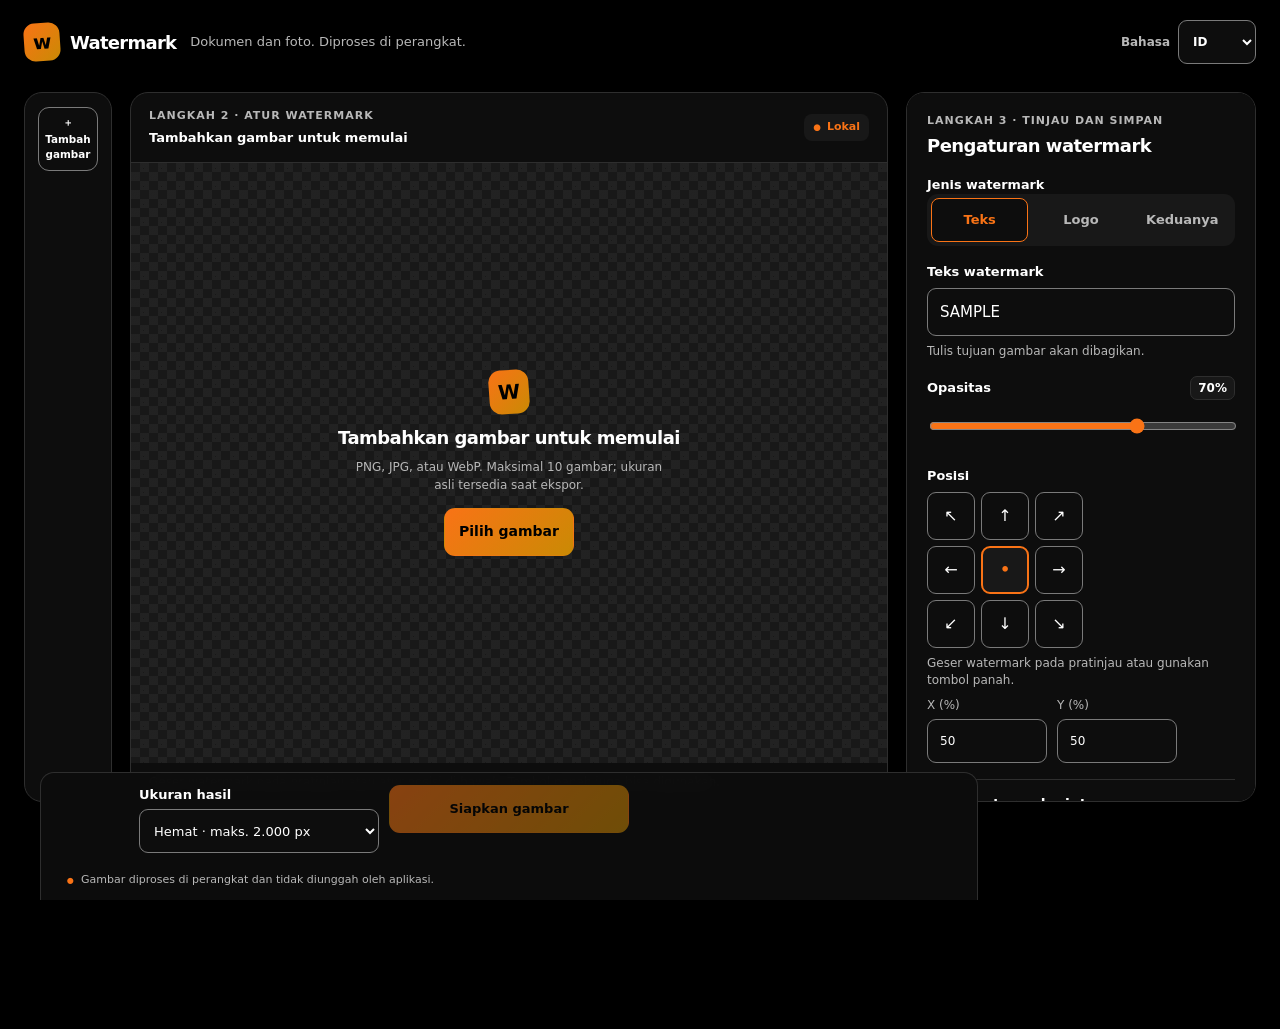
==== commit 1a8dc4c7: "Retheme to black, white and orange-to-amber gradient (dark only) Co-Authored-By: Claude Sonnet 5.5 <" ====
--- a/index.html
+++ b/index.html
@@ -6,9 +6,9 @@
 <meta name="referrer" content="no-referrer">
 <meta name="description" content="Tambahkan watermark pada foto dan dokumen. Semua gambar diproses di browser dan tidak diunggah oleh aplikasi.">
 <meta http-equiv="Content-Security-Policy" content="default-src 'none'; script-src 'self'; style-src 'self'; img-src 'self' blob: data:; font-src 'self'; connect-src 'none'; object-src 'none'; base-uri 'none'; form-action 'none'; frame-src 'none'; worker-src 'none'">
-<meta name="theme-color" content="#f3f5f2">
+<meta name="theme-color" content="#000000">
 <title>Watermark — Watermark foto dan dokumen secara privat</title>
-<link rel="icon" href="data:image/svg+xml,%3Csvg xmlns='http://www.w3.org/2000/svg' viewBox='0 0 48 48'%3E%3Crect width='48' height='48' rx='12' fill='%23146954'/%3E%3Ctext x='24' y='32' text-anchor='middle' font-family='Arial' font-weight='bold' font-size='28' fill='white'%3EW%3C/text%3E%3C/svg%3E">
+<link rel="icon" href="data:image/svg+xml,%3Csvg xmlns='http://www.w3.org/2000/svg' viewBox='0 0 48 48'%3E%3Cdefs%3E%3ClinearGradient id='g' x1='0' y1='0' x2='1' y2='1'%3E%3Cstop offset='0' stop-color='%23f97316'/%3E%3Cstop offset='1' stop-color='%23ca8a04'/%3E%3C/linearGradient%3E%3C/defs%3E%3Crect width='48' height='48' rx='12' fill='url(%23g)'/%3E%3Ctext x='24' y='32' text-anchor='middle' font-family='Arial' font-weight='bold' font-size='28' fill='black'%3EW%3C/text%3E%3C/svg%3E">
 <link rel="stylesheet" href="css/styles.css">
 </head>
 <body>
--- a/css/styles.css
+++ b/css/styles.css
@@ -1,37 +1,23 @@
 :root {
-  color-scheme:light dark;
-  --bg:#f3f5f2;
-  --surface:#fff;
-  --raised:#f7f9f7;
-  --ink:#172c27;
-  --muted:#51665e;
-  --line:#cbd6ce;
-  --field:#7b8c81;
-  --accent:#146954;
-  --focus:#753dc4;
-  --danger:#8e2824;
+  color-scheme:dark;
+  --bg:#000;
+  --surface:#0d0d0d;
+  --raised:#181818;
+  --ink:#fff;
+  --muted:#b8b8b8;
+  --line:#2e2e2e;
+  --field:#7a7a7a;
+  --accent:#f97316;
+  --accent-grad:linear-gradient(135deg,#f97316,#ca8a04);
+  --on-accent:#000;
+  --focus:#fff;
+  --danger:#ff9a8f;
   --radius:18px;
   --touch:48px;
   font-family:system-ui,-apple-system,"Segoe UI",sans-serif;
   font-size:16px;
   color:var(--ink);
   background:var(--bg)
-}
-
-@media(prefers-color-scheme:dark) {
-  :root {
-  --bg:#0f1915;
-  --surface:#172820;
-  --raised:#20332a;
-  --ink:#eef5ef;
-  --muted:#b5c7bc;
-  --line:#334b3d;
-  --field:#829b8d;
-  --accent:#146954;
-  --focus:#d7bcff;
-  --danger:#f2a09a
-}
-
 }
 
 * {
@@ -110,8 +96,8 @@
   width:36px;
   height:38px;
   border-radius:11px;
-  background:var(--accent);
-  color:#fff;
+  background:var(--accent-grad);
+  color:var(--on-accent);
   font-weight:800;
   font-size:20px;
   transform:rotate(-4deg)
@@ -201,12 +187,12 @@
   font-size:.8125rem
 }
 .btn-primary {
-  background:var(--accent);
-  color:#fff;
-  border-color:var(--accent)
+  background:var(--accent-grad);
+  color:var(--on-accent);
+  border-color:transparent
 }
 .btn-primary:hover:not(:disabled) {
-  background:#105541
+  filter:brightness(1.12)
 }
 .btn-secondary {
   background:var(--surface);
@@ -402,9 +388,9 @@
   height:44px;
   display:grid;
   place-items:center;
-  background:var(--accent);
+  background:var(--accent-grad);
   border-radius:12px;
-  color:white;
+  color:var(--on-accent);
   font-weight:800;
   font-size:1.25rem;
   transform:rotate(-4deg);
@@ -481,8 +467,7 @@
 .seg-btn[aria-pressed=true] {
   border-color:var(--accent);
   background:var(--surface);
-  color:var(--accent);
-  box-shadow:0 1px 4px #142d2520
+  color:var(--accent)
 }
 .field-label {
   display:flex;
@@ -632,7 +617,6 @@
   padding:10px 16px max(10px,env(safe-area-inset-bottom));
   background:color-mix(in srgb,var(--surface) 96%,transparent);
   border-top:1px solid var(--line);
-  box-shadow:0 -6px 24px #10231b10;
   backdrop-filter:blur(10px)
 }
 .export-controls {
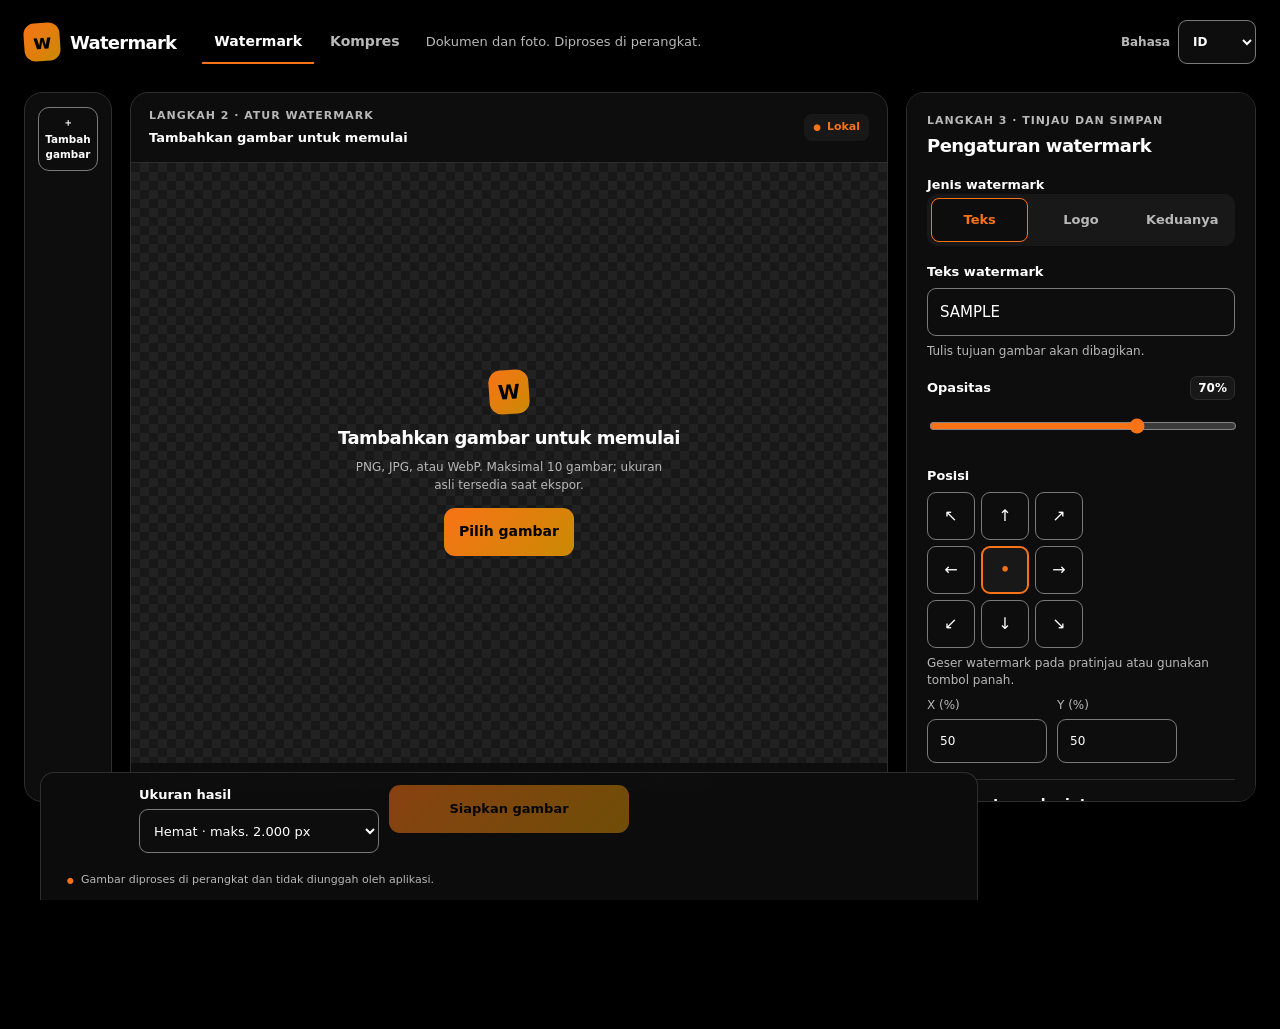
==== commit 28683f44: "Add KTP compressor page with smoke test and site nav Co-Authored-By: Claude Sonnet 5.5 <noreply@anth" ====
--- a/index.html
+++ b/index.html
@@ -15,6 +15,7 @@
 <a class="skip-link" href="#settings" data-i18n="skip">Lewati ke pengaturan</a>
 <header class="app-header">
   <a class="brand" href="./" aria-label="Watermark, beranda"><span class="brand-mark" aria-hidden="true">w</span><span>Watermark</span></a>
+  <nav class="site-nav" aria-label="Alat / Tools"><a href="./" aria-current="page" data-i18n="navWatermark">Watermark</a><a href="compress.html" data-i18n="navCompress">Kompres</a></nav>
   <p class="tagline" data-i18n="tagline">Dokumen dan foto. Diproses di perangkat.</p>
   <label class="language-control"><span data-i18n="languageLabel">Bahasa</span><select id="languageSelect" aria-label="Language / Bahasa"><option value="id">ID</option><option value="en">EN</option></select></label>
 </header>
--- a/css/styles.css
+++ b/css/styles.css
@@ -80,6 +80,32 @@
   grid-column:2;
   grid-row:1
 }
+.site-nav {
+  grid-column:1/-1;
+  grid-row:3;
+  display:flex;
+  gap:4px
+}
+.site-nav a {
+  display:inline-flex;
+  align-items:center;
+  min-height:44px;
+  padding:0 12px;
+  color:var(--muted);
+  font-size:.875rem;
+  font-weight:650;
+  text-decoration:none;
+  border-bottom:2px solid transparent;
+  transition:color .12s,border-color .12s
+}
+.site-nav a:hover {
+  color:var(--ink);
+  border-bottom-color:var(--line)
+}
+.site-nav a[aria-current=page] {
+  color:var(--ink);
+  border-bottom-color:var(--accent)
+}
 .brand {
   display:flex;
   align-items:center;
@@ -720,7 +746,7 @@
 @media(min-width:760px) {
   .app-header {
   padding:16px 24px;
-  grid-template-columns:auto minmax(0,1fr) auto;
+  grid-template-columns:auto auto minmax(0,1fr) auto;
   grid-template-rows:auto;
   min-height:84px
 }
@@ -728,12 +754,17 @@
   grid-column:1;
   grid-row:1
 }
+.site-nav {
+  grid-column:2;
+  grid-row:1;
+  margin-left:12px
+}
 .tagline {
-  grid-column:2;
+  grid-column:3;
   grid-row:1
 }
 .language-control {
-  grid-column:3;
+  grid-column:4;
   grid-row:1
 }
 .app-main {
